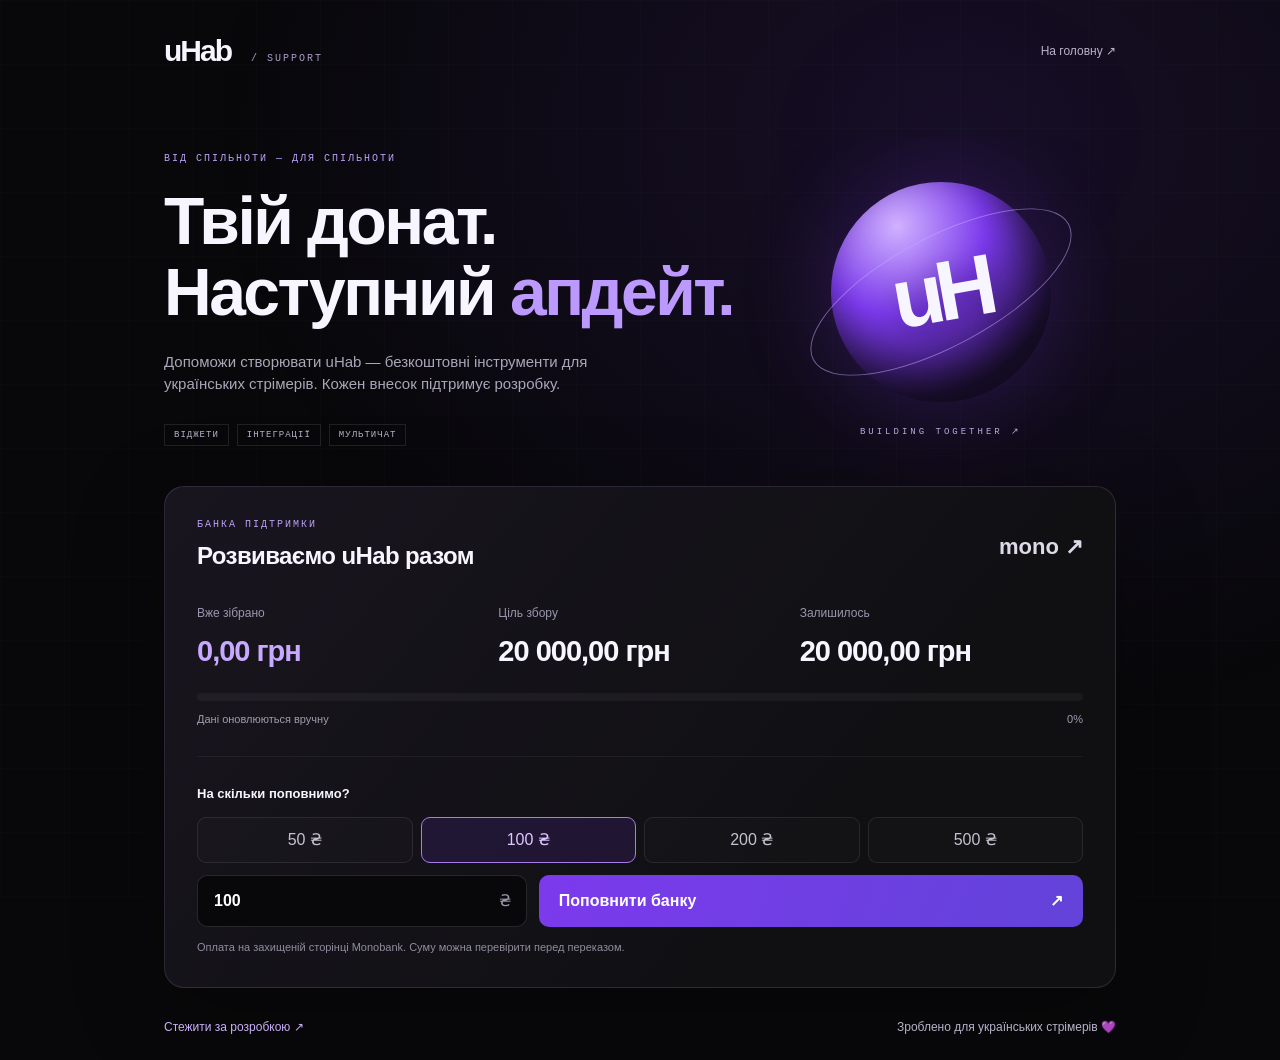
==== banka/index.html @ 683fcb91 "update" ====
<!doctype html>
<html lang="uk">
<head>
  <meta charset="utf-8">
  <meta name="viewport" content="width=device-width, initial-scale=1">
  <title>Банка підтримки — uHab</title>
  <meta name="description" content="Підтримай розробку uHab — інструментів для українських стрімерів.">
  <link rel="icon" href="/images/favicon.ico">
  <link rel="stylesheet" href="/banka/style.css">
  <script>if(new URLSearchParams(location.search).get('embed')==='1')document.documentElement.classList.add('embedded');</script>
  <script src="/banka/config.js" defer></script>
  <script src="/banka/script.js" defer></script>
</head>
<body>
  <main>
    <nav><a class="logo" href="/">uHab<span> / SUPPORT</span></a><a href="/">На головну ↗</a></nav>
    <section class="banner" aria-labelledby="heading">
      <div class="eyebrow">ВІД СПІЛЬНОТИ — ДЛЯ СПІЛЬНОТИ</div>
      <h1 id="heading">Твій донат.<br>Наступний <span>апдейт.</span></h1>
      <p>Допоможи створювати uHab — безкоштовні інструменти для українських стрімерів. Кожен внесок підтримує розробку.</p>
      <div class="art" aria-hidden="true"><div class="orb"></div><div class="orbit"></div><b>uH</b><span>BUILDING TOGETHER ↗</span></div>
      <div class="tags"><span>ВІДЖЕТИ</span><span>ІНТЕГРАЦІЇ</span><span>МУЛЬТИЧАТ</span></div>
    </section>
    <section class="widget" aria-label="Банка підтримки uHab">
      <div class="widget-head"><div><div class="eyebrow">БАНКА ПІДТРИМКИ</div><h2>Розвиваємо uHab разом</h2></div><span class="mono">mono ↗</span></div>
      <div class="stats" aria-live="polite"><div><span>Вже зібрано</span><strong id="collected">—</strong></div><div><span>Ціль збору</span><strong id="goal">—</strong></div><div><span>Залишилось</span><strong id="remaining">—</strong></div></div>
      <div class="track" id="progress" role="progressbar" aria-label="Прогрес збору" aria-valuemin="0" aria-valuemax="100"><div id="fill"></div></div>
      <div class="progress-caption"><span id="status">Завантажуємо дані банки…</span><span id="percent">—</span></div>
      <form id="donation" action="https://send.monobank.ua/jar/98Q3HB3o1D" method="get" target="_blank" rel="noopener noreferrer">
        <label for="amount">На скільки поповнимо?</label>
        <div class="presets"><button type="button" data-amount="50" aria-pressed="false">50 ₴</button><button type="button" data-amount="100" aria-pressed="true" class="selected">100 ₴</button><button type="button" data-amount="200" aria-pressed="false">200 ₴</button><button type="button" data-amount="500" aria-pressed="false">500 ₴</button></div>
        <div class="pay-row"><div class="input-wrap"><input id="amount" name="a" type="number" min="1" max="999999" step="0.01" value="100" required inputmode="decimal" aria-label="Сума поповнення у гривнях"><span>₴</span></div><button class="donate" type="submit">Поповнити банку <span>↗</span></button></div>
        <p class="note">Оплата на захищеній сторінці Monobank. Суму можна перевірити перед переказом.</p>
      </form>
    </section>
    <footer><a href="https://t.me/uhab_ua" target="_blank" rel="noopener noreferrer">Стежити за розробкою ↗</a><span>Зроблено для українських стрімерів 💜</span></footer>
  </main>
</body>
</html>
---- banka/style.css ----
*{box-sizing:border-box}body{margin:0;background:#08080a;color:#f7f5ff;font-family:Arial,sans-serif;line-height:1.5}body:before{content:'';position:fixed;inset:0;z-index:-1;background:radial-gradient(ellipse at 75% 15%,#6530b92b,transparent 55%),linear-gradient(#ffffff03 1px,transparent 1px),linear-gradient(90deg,#ffffff03 1px,transparent 1px);background-size:auto,64px 64px,64px 64px}main{max-width:1000px;margin:auto;padding:28px 24px 24px}a{color:inherit;text-decoration:none}nav{display:flex;justify-content:space-between;align-items:center;margin-bottom:64px}nav>a:last-child,footer{font-size:12px;color:#b8b2ca}.logo{font-size:30px;font-weight:800;letter-spacing:-2px}.logo span{font:10px monospace;letter-spacing:2px;color:#ad9cc9;margin-left:12px}.eyebrow{font:10px monospace;letter-spacing:2px;color:#bba1f6}.banner{position:relative;overflow:hidden;padding:16px 0 40px;min-height:335px}.banner h1{font-size:clamp(38px,6vw,66px);line-height:1.08;letter-spacing:-2.5px;margin:22px 0}.banner h1 span{color:#bc99ff}.banner p{max-width:490px;color:#aba6b8;font-size:15px}.tags{display:flex;gap:8px;margin-top:28px}.tags span{border:1px solid #ffffff19;padding:5px 9px;font:9px monospace;letter-spacing:1px;color:#b8b2ca}.art{position:absolute;right:30px;top:10px;width:290px;height:290px;display:grid;place-items:center;isolation:isolate}.orb{position:absolute;width:220px;height:220px;border-radius:50%;background:radial-gradient(circle at 30% 20%,#d0b2ff,#7c3aed 38%,#21103e 75%);box-shadow:0 0 90px #7c3aed44,inset -15px -20px 40px #08080a99}.orbit{position:absolute;width:290px;height:110px;border:1px solid #c5a7ff88;border-radius:50%;transform:rotate(-28deg)}.art b{z-index:1;font-size:85px;letter-spacing:-8px;transform:rotate(-10deg);text-shadow:0 4px 30px #0005}.art>span{position:absolute;bottom:0;font:9px monospace;letter-spacing:3px;color:#bca8de}.widget{background:linear-gradient(130deg,#19151f,#101013 70%);border:1px solid #b69be42a;border-radius:20px;padding:32px;box-shadow:0 24px 90px #0004}.widget-head{display:flex;justify-content:space-between;gap:12px;align-items:center}h2{font-size:24px;letter-spacing:-.6px;margin:8px 0 0}.mono{font-weight:800;font-size:22px;color:#ded9e9}.stats{display:grid;grid-template-columns:repeat(3,1fr);gap:18px;margin:30px 0 20px}.stats span{display:block;color:#9c96ad;font-size:12px;margin-bottom:8px}.stats strong{font-size:clamp(19px,3.2vw,29px);letter-spacing:-1px}.stats>div:first-child strong{color:#c7a9ff}.track{height:8px;border-radius:8px;background:#ffffff0b;overflow:hidden}#fill{width:0;height:100%;background:linear-gradient(90deg,#7c3aed,#c3a0ff,#22d3ee);transition:width .7s;border-radius:8px}.progress-caption{display:flex;justify-content:space-between;gap:16px;font-size:11px;color:#a39caf;margin-top:10px}form{margin-top:28px;border-top:1px solid #ffffff0d;padding-top:24px}label{font-size:13px;font-weight:600}.presets{display:flex;gap:8px;margin:12px 0}button,input{font:inherit}.presets button{flex:1;border:1px solid #ffffff16;color:#c6c1cf;background:#ffffff04;border-radius:9px;padding:10px;cursor:pointer}.presets button.selected{background:#7c3aed22;border-color:#a77be9;color:#dec9ff}.pay-row{display:grid;grid-template-columns:1fr 1.65fr;gap:12px}.input-wrap{position:relative}.input-wrap input{width:100%;height:52px;padding:12px 36px 12px 16px;border:1px solid #ffffff20;border-radius:10px;color:white;background:#08080a;font-weight:700}.input-wrap>span{position:absolute;right:16px;top:14px;color:#9d96aa}.donate{border:0;border-radius:10px;background:linear-gradient(110deg,#7c3aed,#6243d9);color:white;font-weight:700;cursor:pointer;padding:14px 20px;display:flex;align-items:center;justify-content:space-between}.donate:hover{filter:brightness(1.15)}:focus-visible{outline:2px solid #22d3ee;outline-offset:3px}.note{font-size:11px;color:#928b9e;margin:12px 0 0}footer{display:flex;justify-content:space-between;gap:20px;margin-top:30px}footer a{color:#c9b0f7}.embedded main{max-width:none;padding:0}.embedded nav,.embedded .banner,.embedded footer{display:none}.embedded body{background:transparent}.embedded .widget{box-shadow:none}.embedded body:before{display:none}@media(max-width:760px){.art{right:-95px;top:10px;opacity:.25;z-index:-1}.banner p{max-width:440px}.widget{padding:24px}.stats{gap:10px}.stats strong{font-size:21px}nav{margin-bottom:36px}}@media(max-width:440px){main{padding:20px 14px}.widget{padding:20px 16px}h2{font-size:21px}.mono{font-size:18px}.stats strong{font-size:18px}.stats span{font-size:11px}.pay-row{grid-template-columns:1fr}.donate{min-height:52px}footer{flex-direction:column;gap:8px}.progress-caption{font-size:10px}.embedded .widget{border-radius:14px}}
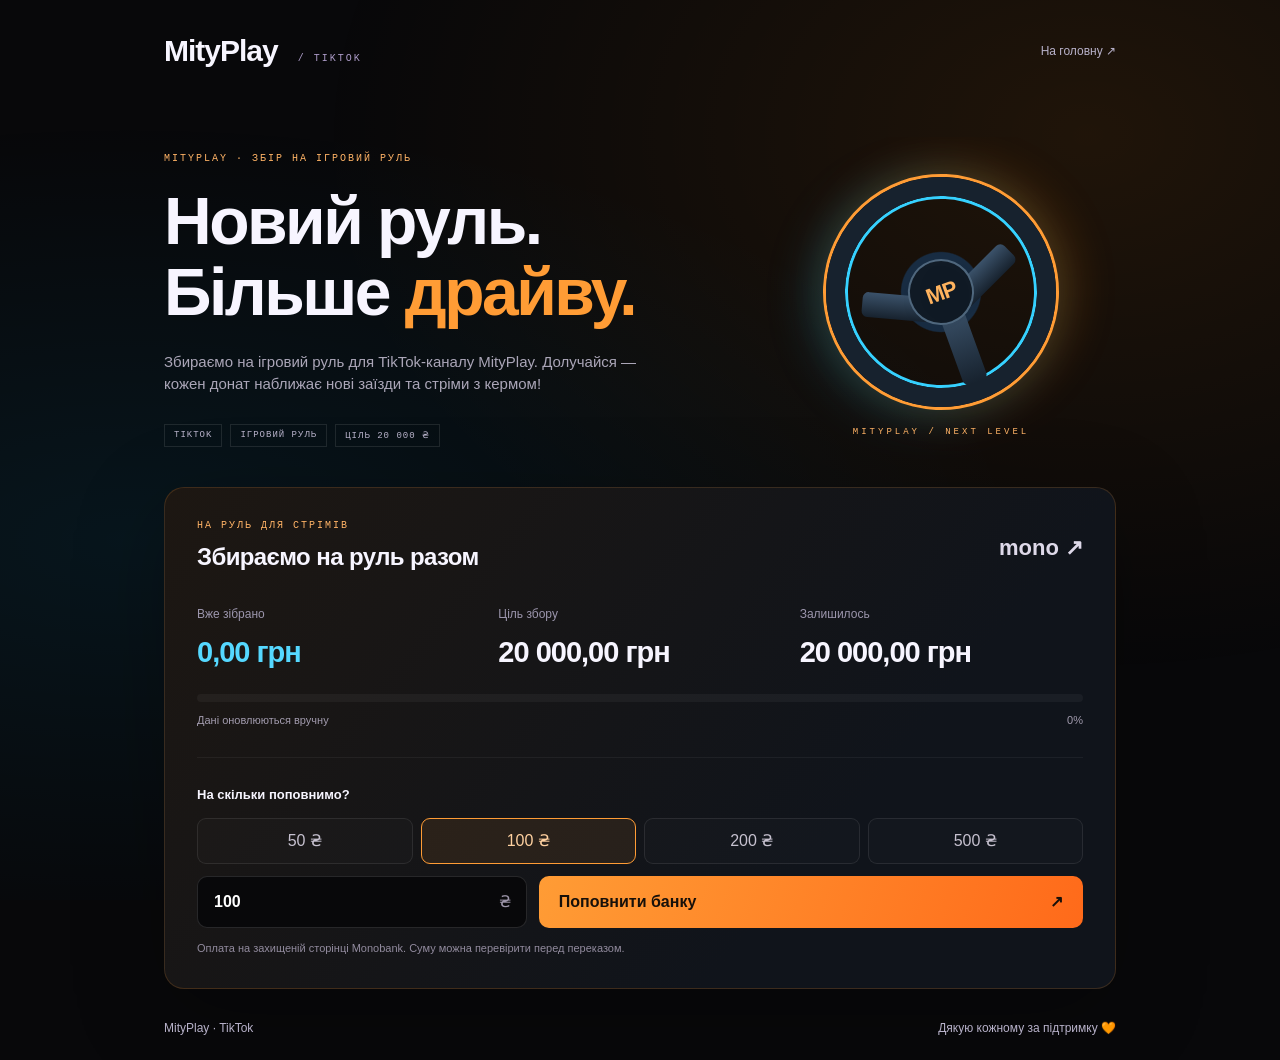
==== commit edfc9601: "Make banka a MityPlay steering wheel fundraiser" ====
--- a/banka/index.html
+++ b/banka/index.html
@@ -3,26 +3,26 @@
 <head>
   <meta charset="utf-8">
   <meta name="viewport" content="width=device-width, initial-scale=1">
-  <title>Банка підтримки — uHab</title>
-  <meta name="description" content="Підтримай розробку uHab — інструментів для українських стрімерів.">
+  <title>MityPlay — збір на руль</title>
+  <meta name="description" content="Збираємо 20 000 ₴ на ігровий руль для TikTok-каналу MityPlay. Долучайся до збору!">
   <link rel="icon" href="/images/favicon.ico">
-  <link rel="stylesheet" href="/banka/style.css">
+  <link rel="stylesheet" href="/banka/style.css?v=mityplay-1">
   <script>if(new URLSearchParams(location.search).get('embed')==='1')document.documentElement.classList.add('embedded');</script>
-  <script src="/banka/config.js" defer></script>
-  <script src="/banka/script.js" defer></script>
+  <script src="/banka/config.js?v=mityplay-1" defer></script>
+  <script src="/banka/script.js?v=mityplay-1" defer></script>
 </head>
 <body>
   <main>
-    <nav><a class="logo" href="/">uHab<span> / SUPPORT</span></a><a href="/">На головну ↗</a></nav>
+    <nav><a class="logo" href="/">MityPlay<span> / TIKTOK</span></a><a href="/">На головну ↗</a></nav>
     <section class="banner" aria-labelledby="heading">
-      <div class="eyebrow">ВІД СПІЛЬНОТИ — ДЛЯ СПІЛЬНОТИ</div>
-      <h1 id="heading">Твій донат.<br>Наступний <span>апдейт.</span></h1>
-      <p>Допоможи створювати uHab — безкоштовні інструменти для українських стрімерів. Кожен внесок підтримує розробку.</p>
-      <div class="art" aria-hidden="true"><div class="orb"></div><div class="orbit"></div><b>uH</b><span>BUILDING TOGETHER ↗</span></div>
-      <div class="tags"><span>ВІДЖЕТИ</span><span>ІНТЕГРАЦІЇ</span><span>МУЛЬТИЧАТ</span></div>
+      <div class="eyebrow">MITYPLAY · ЗБІР НА ІГРОВИЙ РУЛЬ</div>
+      <h1 id="heading">Новий руль.<br>Більше <span>драйву.</span></h1>
+      <p>Збираємо на ігровий руль для TikTok-каналу MityPlay. Долучайся — кожен донат наближає нові заїзди та стріми з кермом!</p>
+      <div class="art" aria-hidden="true"><div class="wheel"><i></i><b>MP</b></div><span>MITYPLAY / NEXT LEVEL</span></div>
+      <div class="tags"><span>TIKTOK</span><span>ІГРОВИЙ РУЛЬ</span><span>ЦІЛЬ 20 000 ₴</span></div>
     </section>
-    <section class="widget" aria-label="Банка підтримки uHab">
-      <div class="widget-head"><div><div class="eyebrow">БАНКА ПІДТРИМКИ</div><h2>Розвиваємо uHab разом</h2></div><span class="mono">mono ↗</span></div>
+    <section class="widget" aria-label="Збір на руль для MityPlay">
+      <div class="widget-head"><div><div class="eyebrow">НА РУЛЬ ДЛЯ СТРІМІВ</div><h2>Збираємо на руль разом</h2></div><span class="mono">mono ↗</span></div>
       <div class="stats" aria-live="polite"><div><span>Вже зібрано</span><strong id="collected">—</strong></div><div><span>Ціль збору</span><strong id="goal">—</strong></div><div><span>Залишилось</span><strong id="remaining">—</strong></div></div>
       <div class="track" id="progress" role="progressbar" aria-label="Прогрес збору" aria-valuemin="0" aria-valuemax="100"><div id="fill"></div></div>
       <div class="progress-caption"><span id="status">Завантажуємо дані банки…</span><span id="percent">—</span></div>
@@ -33,7 +33,7 @@
         <p class="note">Оплата на захищеній сторінці Monobank. Суму можна перевірити перед переказом.</p>
       </form>
     </section>
-    <footer><a href="https://t.me/uhab_ua" target="_blank" rel="noopener noreferrer">Стежити за розробкою ↗</a><span>Зроблено для українських стрімерів 💜</span></footer>
+    <footer><span>MityPlay · TikTok</span><span>Дякую кожному за підтримку 🧡</span></footer>
   </main>
 </body>
 </html>
--- a/banka/style.css
+++ b/banka/style.css
@@ -1 +1,3 @@
 *{box-sizing:border-box}body{margin:0;background:#08080a;color:#f7f5ff;font-family:Arial,sans-serif;line-height:1.5}body:before{content:'';position:fixed;inset:0;z-index:-1;background:radial-gradient(ellipse at 75% 15%,#6530b92b,transparent 55%),linear-gradient(#ffffff03 1px,transparent 1px),linear-gradient(90deg,#ffffff03 1px,transparent 1px);background-size:auto,64px 64px,64px 64px}main{max-width:1000px;margin:auto;padding:28px 24px 24px}a{color:inherit;text-decoration:none}nav{display:flex;justify-content:space-between;align-items:center;margin-bottom:64px}nav>a:last-child,footer{font-size:12px;color:#b8b2ca}.logo{font-size:30px;font-weight:800;letter-spacing:-2px}.logo span{font:10px monospace;letter-spacing:2px;color:#ad9cc9;margin-left:12px}.eyebrow{font:10px monospace;letter-spacing:2px;color:#bba1f6}.banner{position:relative;overflow:hidden;padding:16px 0 40px;min-height:335px}.banner h1{font-size:clamp(38px,6vw,66px);line-height:1.08;letter-spacing:-2.5px;margin:22px 0}.banner h1 span{color:#bc99ff}.banner p{max-width:490px;color:#aba6b8;font-size:15px}.tags{display:flex;gap:8px;margin-top:28px}.tags span{border:1px solid #ffffff19;padding:5px 9px;font:9px monospace;letter-spacing:1px;color:#b8b2ca}.art{position:absolute;right:30px;top:10px;width:290px;height:290px;display:grid;place-items:center;isolation:isolate}.orb{position:absolute;width:220px;height:220px;border-radius:50%;background:radial-gradient(circle at 30% 20%,#d0b2ff,#7c3aed 38%,#21103e 75%);box-shadow:0 0 90px #7c3aed44,inset -15px -20px 40px #08080a99}.orbit{position:absolute;width:290px;height:110px;border:1px solid #c5a7ff88;border-radius:50%;transform:rotate(-28deg)}.art b{z-index:1;font-size:85px;letter-spacing:-8px;transform:rotate(-10deg);text-shadow:0 4px 30px #0005}.art>span{position:absolute;bottom:0;font:9px monospace;letter-spacing:3px;color:#bca8de}.widget{background:linear-gradient(130deg,#19151f,#101013 70%);border:1px solid #b69be42a;border-radius:20px;padding:32px;box-shadow:0 24px 90px #0004}.widget-head{display:flex;justify-content:space-between;gap:12px;align-items:center}h2{font-size:24px;letter-spacing:-.6px;margin:8px 0 0}.mono{font-weight:800;font-size:22px;color:#ded9e9}.stats{display:grid;grid-template-columns:repeat(3,1fr);gap:18px;margin:30px 0 20px}.stats span{display:block;color:#9c96ad;font-size:12px;margin-bottom:8px}.stats strong{font-size:clamp(19px,3.2vw,29px);letter-spacing:-1px}.stats>div:first-child strong{color:#c7a9ff}.track{height:8px;border-radius:8px;background:#ffffff0b;overflow:hidden}#fill{width:0;height:100%;background:linear-gradient(90deg,#7c3aed,#c3a0ff,#22d3ee);transition:width .7s;border-radius:8px}.progress-caption{display:flex;justify-content:space-between;gap:16px;font-size:11px;color:#a39caf;margin-top:10px}form{margin-top:28px;border-top:1px solid #ffffff0d;padding-top:24px}label{font-size:13px;font-weight:600}.presets{display:flex;gap:8px;margin:12px 0}button,input{font:inherit}.presets button{flex:1;border:1px solid #ffffff16;color:#c6c1cf;background:#ffffff04;border-radius:9px;padding:10px;cursor:pointer}.presets button.selected{background:#7c3aed22;border-color:#a77be9;color:#dec9ff}.pay-row{display:grid;grid-template-columns:1fr 1.65fr;gap:12px}.input-wrap{position:relative}.input-wrap input{width:100%;height:52px;padding:12px 36px 12px 16px;border:1px solid #ffffff20;border-radius:10px;color:white;background:#08080a;font-weight:700}.input-wrap>span{position:absolute;right:16px;top:14px;color:#9d96aa}.donate{border:0;border-radius:10px;background:linear-gradient(110deg,#7c3aed,#6243d9);color:white;font-weight:700;cursor:pointer;padding:14px 20px;display:flex;align-items:center;justify-content:space-between}.donate:hover{filter:brightness(1.15)}:focus-visible{outline:2px solid #22d3ee;outline-offset:3px}.note{font-size:11px;color:#928b9e;margin:12px 0 0}footer{display:flex;justify-content:space-between;gap:20px;margin-top:30px}footer a{color:#c9b0f7}.embedded main{max-width:none;padding:0}.embedded nav,.embedded .banner,.embedded footer{display:none}.embedded body{background:transparent}.embedded .widget{box-shadow:none}.embedded body:before{display:none}@media(max-width:760px){.art{right:-95px;top:10px;opacity:.25;z-index:-1}.banner p{max-width:440px}.widget{padding:24px}.stats{gap:10px}.stats strong{font-size:21px}nav{margin-bottom:36px}}@media(max-width:440px){main{padding:20px 14px}.widget{padding:20px 16px}h2{font-size:21px}.mono{font-size:18px}.stats strong{font-size:18px}.stats span{font-size:11px}.pay-row{grid-template-columns:1fr}.donate{min-height:52px}footer{flex-direction:column;gap:8px}.progress-caption{font-size:10px}.embedded .widget{border-radius:14px}}
+/* MityPlay: blue and orange racing identity. */
+.logo{letter-spacing:-1px}.eyebrow{color:#ffb366}.banner h1 span{color:#ff9c35}.stats>div:first-child strong{color:#55d8ff}.widget{border-color:#ff9c352b;background:linear-gradient(130deg,#1d1712,#10141b 70%)}body:before{background:radial-gradient(ellipse at 85% 15%,#ff880019,transparent 50%),radial-gradient(ellipse at 10% 60%,#00baff14,transparent 55%)}#fill{background:linear-gradient(90deg,#00baff,#73e5ff,#ff9c35)}.presets button.selected{background:#ff9c3517;border-color:#ff9c35;color:#ffd1a0}.donate{background:linear-gradient(110deg,#ff9c35,#ff6a1a);color:#17100a}.wheel{position:relative;width:230px;height:230px;border:19px solid #17222e;border-radius:50%;box-shadow:inset 0 0 0 3px #36d1ff,0 0 0 3px #ff9c35,12px 0 48px #ff880040,-12px 0 48px #00baff40;transform:rotate(-20deg);display:grid;place-items:center;background:radial-gradient(circle,#182c42 0 29%,transparent 30%)}.wheel:before,.wheel:after,.wheel i{content:'';position:absolute;width:81px;height:25px;background:linear-gradient(#3b526a,#17222e);top:85px;left:14px;transform:rotate(25deg);border-radius:6px}.wheel:after{left:auto;right:14px;transform:rotate(-25deg)}.wheel i{top:114px;left:86px;width:25px;height:79px;transform:none}.art .wheel b{font-size:22px;letter-spacing:-1px;transform:none;color:#ffb35e;background:#111b26;border:2px solid #50687e;border-radius:50%;width:66px;height:66px;display:grid;place-items:center}.art>span{color:#ffb366}
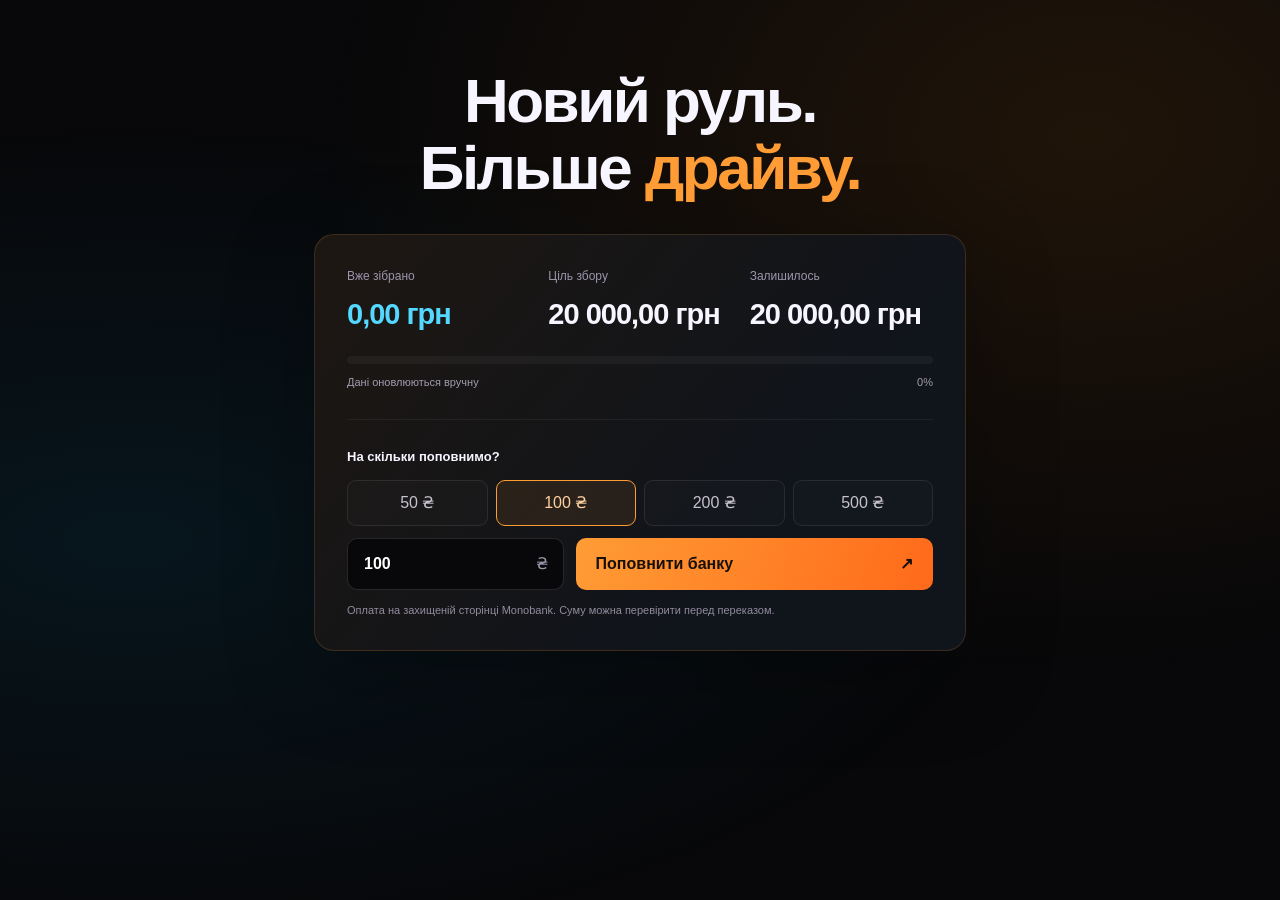
==== commit 2d6a140b: "update" ====
--- a/banka/index.html
+++ b/banka/index.html
@@ -3,26 +3,20 @@
 <head>
   <meta charset="utf-8">
   <meta name="viewport" content="width=device-width, initial-scale=1">
-  <title>MityPlay — збір на руль</title>
-  <meta name="description" content="Збираємо 20 000 ₴ на ігровий руль для TikTok-каналу MityPlay. Долучайся до збору!">
+  <title>Новий руль. Більше драйву.</title>
+  <meta name="description" content="Збір на ігровий руль. Ціль — 20 000 ₴. Долучайся!">
   <link rel="icon" href="/images/favicon.ico">
-  <link rel="stylesheet" href="/banka/style.css?v=mityplay-1">
+  <link rel="stylesheet" href="/banka/style.css?v=simple-2">
   <script>if(new URLSearchParams(location.search).get('embed')==='1')document.documentElement.classList.add('embedded');</script>
   <script src="/banka/config.js?v=mityplay-1" defer></script>
   <script src="/banka/script.js?v=mityplay-1" defer></script>
 </head>
 <body>
   <main>
-    <nav><a class="logo" href="/">MityPlay<span> / TIKTOK</span></a><a href="/">На головну ↗</a></nav>
     <section class="banner" aria-labelledby="heading">
-      <div class="eyebrow">MITYPLAY · ЗБІР НА ІГРОВИЙ РУЛЬ</div>
       <h1 id="heading">Новий руль.<br>Більше <span>драйву.</span></h1>
-      <p>Збираємо на ігровий руль для TikTok-каналу MityPlay. Долучайся — кожен донат наближає нові заїзди та стріми з кермом!</p>
-      <div class="art" aria-hidden="true"><div class="wheel"><i></i><b>MP</b></div><span>MITYPLAY / NEXT LEVEL</span></div>
-      <div class="tags"><span>TIKTOK</span><span>ІГРОВИЙ РУЛЬ</span><span>ЦІЛЬ 20 000 ₴</span></div>
     </section>
-    <section class="widget" aria-label="Збір на руль для MityPlay">
-      <div class="widget-head"><div><div class="eyebrow">НА РУЛЬ ДЛЯ СТРІМІВ</div><h2>Збираємо на руль разом</h2></div><span class="mono">mono ↗</span></div>
+    <section class="widget" aria-label="Збір на руль">
       <div class="stats" aria-live="polite"><div><span>Вже зібрано</span><strong id="collected">—</strong></div><div><span>Ціль збору</span><strong id="goal">—</strong></div><div><span>Залишилось</span><strong id="remaining">—</strong></div></div>
       <div class="track" id="progress" role="progressbar" aria-label="Прогрес збору" aria-valuemin="0" aria-valuemax="100"><div id="fill"></div></div>
       <div class="progress-caption"><span id="status">Завантажуємо дані банки…</span><span id="percent">—</span></div>
@@ -33,7 +27,6 @@
         <p class="note">Оплата на захищеній сторінці Monobank. Суму можна перевірити перед переказом.</p>
       </form>
     </section>
-    <footer><span>MityPlay · TikTok</span><span>Дякую кожному за підтримку 🧡</span></footer>
   </main>
 </body>
 </html>
--- a/banka/style.css
+++ b/banka/style.css
@@ -1,3 +1,6 @@
 *{box-sizing:border-box}body{margin:0;background:#08080a;color:#f7f5ff;font-family:Arial,sans-serif;line-height:1.5}body:before{content:'';position:fixed;inset:0;z-index:-1;background:radial-gradient(ellipse at 75% 15%,#6530b92b,transparent 55%),linear-gradient(#ffffff03 1px,transparent 1px),linear-gradient(90deg,#ffffff03 1px,transparent 1px);background-size:auto,64px 64px,64px 64px}main{max-width:1000px;margin:auto;padding:28px 24px 24px}a{color:inherit;text-decoration:none}nav{display:flex;justify-content:space-between;align-items:center;margin-bottom:64px}nav>a:last-child,footer{font-size:12px;color:#b8b2ca}.logo{font-size:30px;font-weight:800;letter-spacing:-2px}.logo span{font:10px monospace;letter-spacing:2px;color:#ad9cc9;margin-left:12px}.eyebrow{font:10px monospace;letter-spacing:2px;color:#bba1f6}.banner{position:relative;overflow:hidden;padding:16px 0 40px;min-height:335px}.banner h1{font-size:clamp(38px,6vw,66px);line-height:1.08;letter-spacing:-2.5px;margin:22px 0}.banner h1 span{color:#bc99ff}.banner p{max-width:490px;color:#aba6b8;font-size:15px}.tags{display:flex;gap:8px;margin-top:28px}.tags span{border:1px solid #ffffff19;padding:5px 9px;font:9px monospace;letter-spacing:1px;color:#b8b2ca}.art{position:absolute;right:30px;top:10px;width:290px;height:290px;display:grid;place-items:center;isolation:isolate}.orb{position:absolute;width:220px;height:220px;border-radius:50%;background:radial-gradient(circle at 30% 20%,#d0b2ff,#7c3aed 38%,#21103e 75%);box-shadow:0 0 90px #7c3aed44,inset -15px -20px 40px #08080a99}.orbit{position:absolute;width:290px;height:110px;border:1px solid #c5a7ff88;border-radius:50%;transform:rotate(-28deg)}.art b{z-index:1;font-size:85px;letter-spacing:-8px;transform:rotate(-10deg);text-shadow:0 4px 30px #0005}.art>span{position:absolute;bottom:0;font:9px monospace;letter-spacing:3px;color:#bca8de}.widget{background:linear-gradient(130deg,#19151f,#101013 70%);border:1px solid #b69be42a;border-radius:20px;padding:32px;box-shadow:0 24px 90px #0004}.widget-head{display:flex;justify-content:space-between;gap:12px;align-items:center}h2{font-size:24px;letter-spacing:-.6px;margin:8px 0 0}.mono{font-weight:800;font-size:22px;color:#ded9e9}.stats{display:grid;grid-template-columns:repeat(3,1fr);gap:18px;margin:30px 0 20px}.stats span{display:block;color:#9c96ad;font-size:12px;margin-bottom:8px}.stats strong{font-size:clamp(19px,3.2vw,29px);letter-spacing:-1px}.stats>div:first-child strong{color:#c7a9ff}.track{height:8px;border-radius:8px;background:#ffffff0b;overflow:hidden}#fill{width:0;height:100%;background:linear-gradient(90deg,#7c3aed,#c3a0ff,#22d3ee);transition:width .7s;border-radius:8px}.progress-caption{display:flex;justify-content:space-between;gap:16px;font-size:11px;color:#a39caf;margin-top:10px}form{margin-top:28px;border-top:1px solid #ffffff0d;padding-top:24px}label{font-size:13px;font-weight:600}.presets{display:flex;gap:8px;margin:12px 0}button,input{font:inherit}.presets button{flex:1;border:1px solid #ffffff16;color:#c6c1cf;background:#ffffff04;border-radius:9px;padding:10px;cursor:pointer}.presets button.selected{background:#7c3aed22;border-color:#a77be9;color:#dec9ff}.pay-row{display:grid;grid-template-columns:1fr 1.65fr;gap:12px}.input-wrap{position:relative}.input-wrap input{width:100%;height:52px;padding:12px 36px 12px 16px;border:1px solid #ffffff20;border-radius:10px;color:white;background:#08080a;font-weight:700}.input-wrap>span{position:absolute;right:16px;top:14px;color:#9d96aa}.donate{border:0;border-radius:10px;background:linear-gradient(110deg,#7c3aed,#6243d9);color:white;font-weight:700;cursor:pointer;padding:14px 20px;display:flex;align-items:center;justify-content:space-between}.donate:hover{filter:brightness(1.15)}:focus-visible{outline:2px solid #22d3ee;outline-offset:3px}.note{font-size:11px;color:#928b9e;margin:12px 0 0}footer{display:flex;justify-content:space-between;gap:20px;margin-top:30px}footer a{color:#c9b0f7}.embedded main{max-width:none;padding:0}.embedded nav,.embedded .banner,.embedded footer{display:none}.embedded body{background:transparent}.embedded .widget{box-shadow:none}.embedded body:before{display:none}@media(max-width:760px){.art{right:-95px;top:10px;opacity:.25;z-index:-1}.banner p{max-width:440px}.widget{padding:24px}.stats{gap:10px}.stats strong{font-size:21px}nav{margin-bottom:36px}}@media(max-width:440px){main{padding:20px 14px}.widget{padding:20px 16px}h2{font-size:21px}.mono{font-size:18px}.stats strong{font-size:18px}.stats span{font-size:11px}.pay-row{grid-template-columns:1fr}.donate{min-height:52px}footer{flex-direction:column;gap:8px}.progress-caption{font-size:10px}.embedded .widget{border-radius:14px}}
 /* MityPlay: blue and orange racing identity. */
 .logo{letter-spacing:-1px}.eyebrow{color:#ffb366}.banner h1 span{color:#ff9c35}.stats>div:first-child strong{color:#55d8ff}.widget{border-color:#ff9c352b;background:linear-gradient(130deg,#1d1712,#10141b 70%)}body:before{background:radial-gradient(ellipse at 85% 15%,#ff880019,transparent 50%),radial-gradient(ellipse at 10% 60%,#00baff14,transparent 55%)}#fill{background:linear-gradient(90deg,#00baff,#73e5ff,#ff9c35)}.presets button.selected{background:#ff9c3517;border-color:#ff9c35;color:#ffd1a0}.donate{background:linear-gradient(110deg,#ff9c35,#ff6a1a);color:#17100a}.wheel{position:relative;width:230px;height:230px;border:19px solid #17222e;border-radius:50%;box-shadow:inset 0 0 0 3px #36d1ff,0 0 0 3px #ff9c35,12px 0 48px #ff880040,-12px 0 48px #00baff40;transform:rotate(-20deg);display:grid;place-items:center;background:radial-gradient(circle,#182c42 0 29%,transparent 30%)}.wheel:before,.wheel:after,.wheel i{content:'';position:absolute;width:81px;height:25px;background:linear-gradient(#3b526a,#17222e);top:85px;left:14px;transform:rotate(25deg);border-radius:6px}.wheel:after{left:auto;right:14px;transform:rotate(-25deg)}.wheel i{top:114px;left:86px;width:25px;height:79px;transform:none}.art .wheel b{font-size:22px;letter-spacing:-1px;transform:none;color:#ffb35e;background:#111b26;border:2px solid #50687e;border-radius:50%;width:66px;height:66px;display:grid;place-items:center}.art>span{color:#ffb366}
+
+/* Compact fundraiser: heading and form. */
+main{max-width:700px;padding-top:48px}.banner{min-height:0;padding:0;text-align:center;overflow:visible}.banner h1{font-size:clamp(38px,7vw,62px);margin:20px 0 32px}.stats{margin-top:0}.embedded main{padding:0}.campaign-logo{display:block;width:132px;height:132px;object-fit:cover;border-radius:50%;margin:0 auto 24px;box-shadow:0 0 32px #00baff20,0 0 32px #ff9c3520}@media(max-width:440px){main{padding-top:24px}.banner h1{margin:16px 0 24px}}
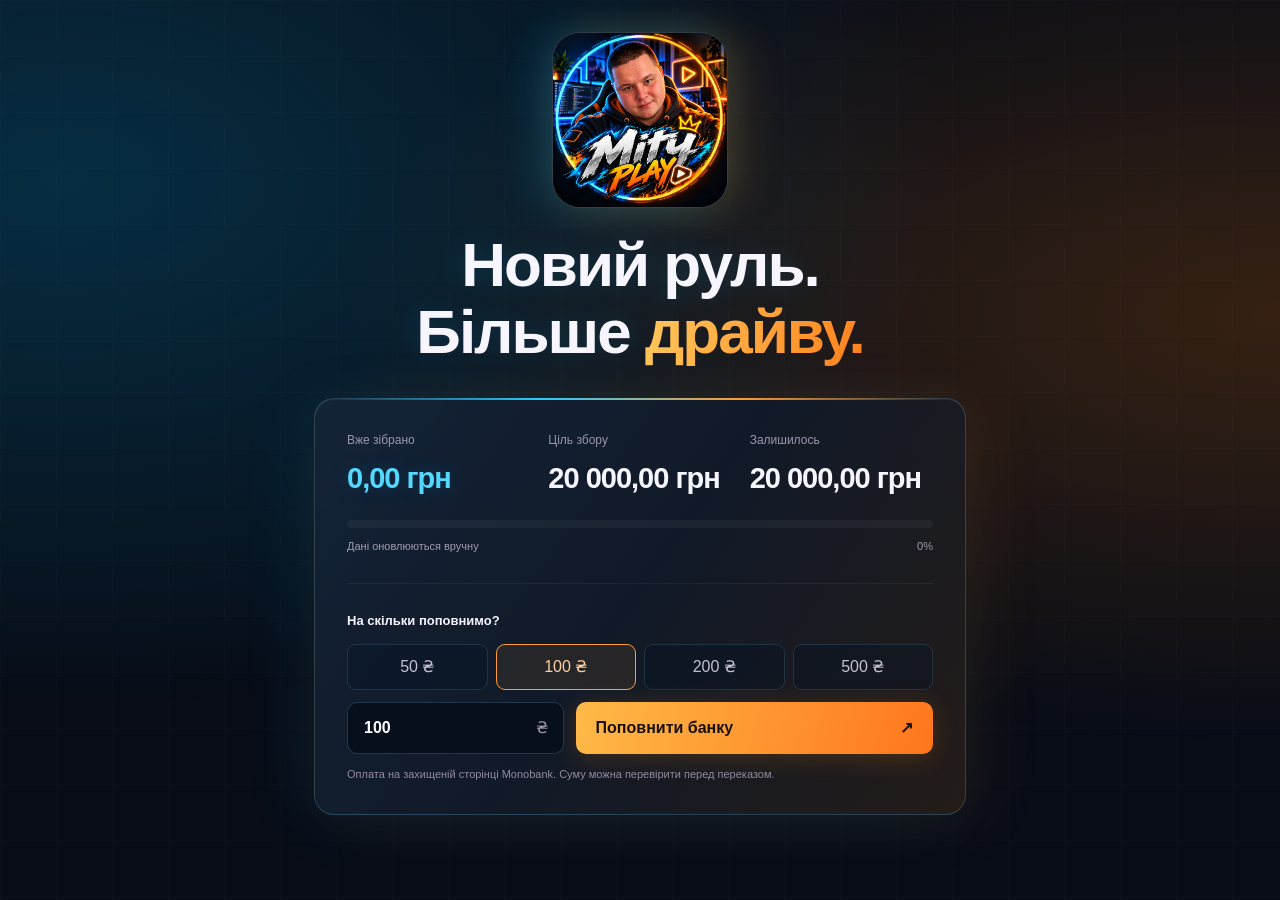
==== commit 66c7c229: "Add original logo and brighten fundraiser design" ====
--- a/banka/index.html
+++ b/banka/index.html
@@ -6,7 +6,7 @@
   <title>Новий руль. Більше драйву.</title>
   <meta name="description" content="Збір на ігровий руль. Ціль — 20 000 ₴. Долучайся!">
   <link rel="icon" href="/images/favicon.ico">
-  <link rel="stylesheet" href="/banka/style.css?v=simple-2">
+  <link rel="stylesheet" href="/banka/style.css?v=logo-3">
   <script>if(new URLSearchParams(location.search).get('embed')==='1')document.documentElement.classList.add('embedded');</script>
   <script src="/banka/config.js?v=mityplay-1" defer></script>
   <script src="/banka/script.js?v=mityplay-1" defer></script>
@@ -14,6 +14,7 @@
 <body>
   <main>
     <section class="banner" aria-labelledby="heading">
+      <img class="campaign-logo" src="/images/logo.png" width="176" height="176" alt="Логотип каналу" fetchpriority="high">
       <h1 id="heading">Новий руль.<br>Більше <span>драйву.</span></h1>
     </section>
     <section class="widget" aria-label="Збір на руль">
--- a/banka/style.css
+++ b/banka/style.css
@@ -4,3 +4,20 @@
 
 /* Compact fundraiser: heading and form. */
 main{max-width:700px;padding-top:48px}.banner{min-height:0;padding:0;text-align:center;overflow:visible}.banner h1{font-size:clamp(38px,7vw,62px);margin:20px 0 32px}.stats{margin-top:0}.embedded main{padding:0}.campaign-logo{display:block;width:132px;height:132px;object-fit:cover;border-radius:50%;margin:0 auto 24px;box-shadow:0 0 32px #00baff20,0 0 32px #ff9c3520}@media(max-width:440px){main{padding-top:24px}.banner h1{margin:16px 0 24px}}
+
+/* Original channel logo and brighter neon atmosphere. */
+body{background:#080d17}
+body:before{z-index:0;pointer-events:none;background:radial-gradient(ellipse at 5% 20%,#00baff30,transparent 52%),radial-gradient(ellipse at 100% 35%,#ff790030,transparent 52%),linear-gradient(#ffffff03 1px,transparent 1px),linear-gradient(90deg,#ffffff03 1px,transparent 1px);background-size:auto,auto,56px 56px,56px 56px}
+main{position:relative;z-index:1;padding-top:32px}
+.campaign-logo{width:176px;height:176px;object-fit:contain;border-radius:28px;margin:0 auto 24px;box-shadow:-12px 0 45px #00baff35,12px 0 45px #ff880035;border:1px solid #ffffff28}
+.banner h1{font-weight:800;text-shadow:-3px 0 28px #00baff28;letter-spacing:-2px}
+.banner h1 span{background:linear-gradient(100deg,#ffc85d,#ff811c);background-clip:text;-webkit-background-clip:text;color:transparent;text-shadow:none}
+.widget{position:relative;background:linear-gradient(125deg,#142438f5,#111a29fa 48%,#251d19f5);border:1px solid #8edcff33;box-shadow:-16px 5px 65px #00baff12,16px 5px 65px #ff880016,inset 0 1px 0 #ffffff10}
+.widget:before{content:'';position:absolute;top:-1px;left:24px;right:24px;height:2px;background:linear-gradient(90deg,transparent,#27caff,#ff9c35,transparent);border-radius:4px}
+.donate{box-shadow:0 4px 26px #ff880030;background:linear-gradient(105deg,#ffba48,#ff761c)}
+.presets button{background:#07132466;border-color:#8edcff24}
+.presets button:hover{border-color:#55d8ff}
+.input-wrap input{background:#070f1d;border-color:#8edcff33}
+.stats>div:first-child strong{text-shadow:0 0 22px #00baff33}
+.embedded .widget{box-shadow:none}
+@media(max-width:440px){main{padding-top:24px}.campaign-logo{width:140px;height:140px;border-radius:22px;margin-bottom:20px}.banner h1{font-size:40px;letter-spacing:-1.5px}}
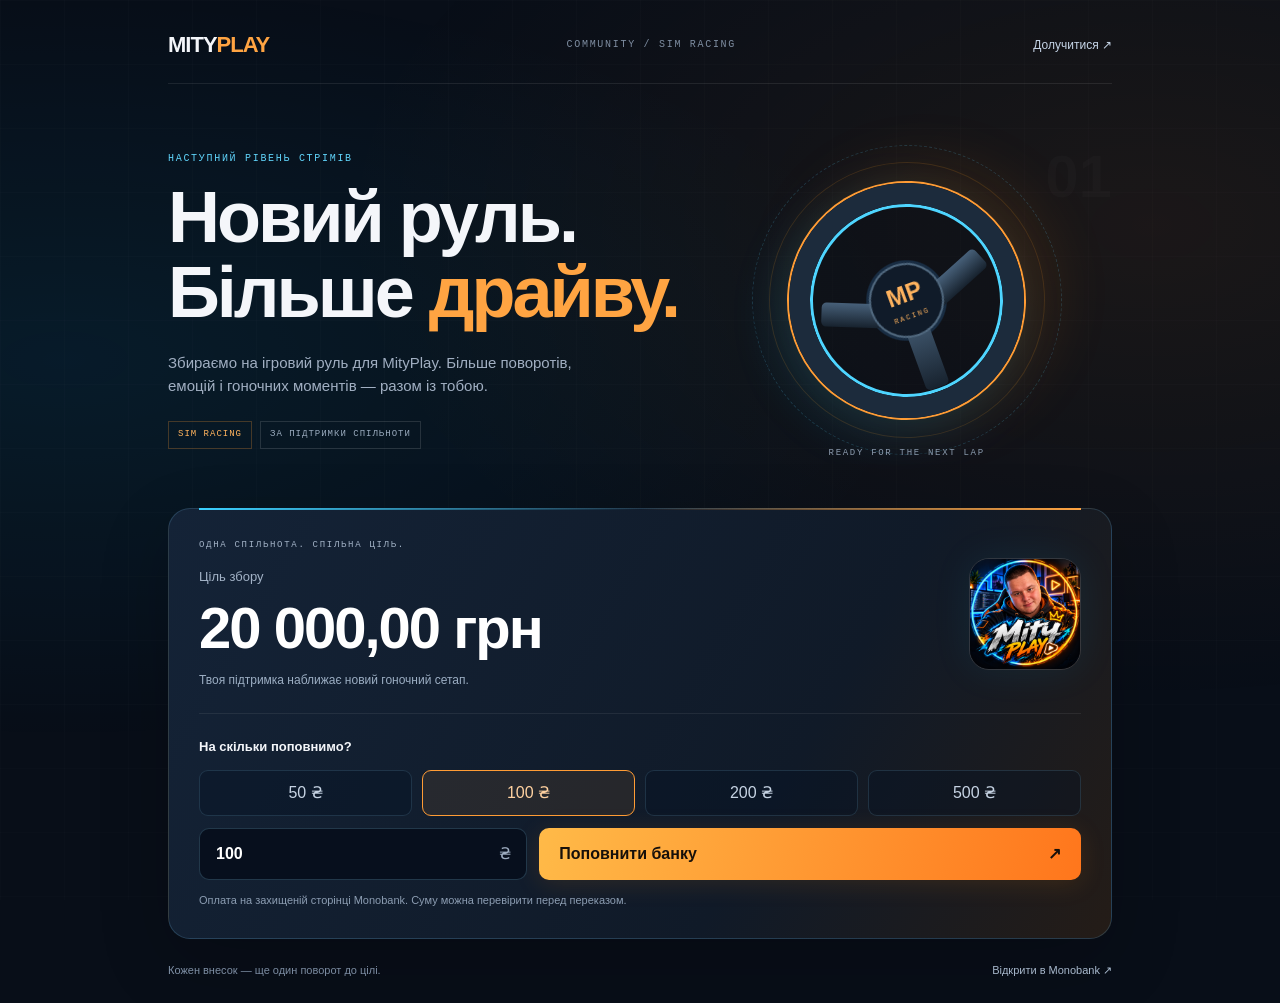
==== commit c5dbef54: "update" ====
--- a/banka/index.html
+++ b/banka/index.html
@@ -1,33 +1,26 @@
 <!doctype html>
 <html lang="uk">
 <head>
-  <meta charset="utf-8">
-  <meta name="viewport" content="width=device-width, initial-scale=1">
-  <title>Новий руль. Більше драйву.</title>
-  <meta name="description" content="Збір на ігровий руль. Ціль — 20 000 ₴. Долучайся!">
-  <link rel="icon" href="/images/favicon.ico">
-  <link rel="stylesheet" href="/banka/style.css?v=logo-3">
-  <script>if(new URLSearchParams(location.search).get('embed')==='1')document.documentElement.classList.add('embedded');</script>
-  <script src="/banka/config.js?v=mityplay-1" defer></script>
-  <script src="/banka/script.js?v=mityplay-1" defer></script>
+<meta charset="utf-8"><meta name="viewport" content="width=device-width, initial-scale=1">
+<title>Новий руль. Більше драйву — MityPlay</title>
+<meta name="description" content="Збір на ігровий руль для MityPlay. Ціль — 20 000 ₴. Долучайся!">
+<link rel="icon" href="/images/favicon.ico"><link rel="stylesheet" href="/banka/style.css?v=racing-4">
+<script>if(new URLSearchParams(location.search).get('embed')==='1')document.documentElement.classList.add('embedded');</script>
+<script src="/banka/config.js?v=goal-4" defer></script><script src="/banka/script.js?v=goal-4" defer></script>
 </head>
-<body>
-  <main>
-    <section class="banner" aria-labelledby="heading">
-      <img class="campaign-logo" src="/images/logo.png" width="176" height="176" alt="Логотип каналу" fetchpriority="high">
-      <h1 id="heading">Новий руль.<br>Більше <span>драйву.</span></h1>
-    </section>
-    <section class="widget" aria-label="Збір на руль">
-      <div class="stats" aria-live="polite"><div><span>Вже зібрано</span><strong id="collected">—</strong></div><div><span>Ціль збору</span><strong id="goal">—</strong></div><div><span>Залишилось</span><strong id="remaining">—</strong></div></div>
-      <div class="track" id="progress" role="progressbar" aria-label="Прогрес збору" aria-valuemin="0" aria-valuemax="100"><div id="fill"></div></div>
-      <div class="progress-caption"><span id="status">Завантажуємо дані банки…</span><span id="percent">—</span></div>
-      <form id="donation" action="https://send.monobank.ua/jar/98Q3HB3o1D" method="get" target="_blank" rel="noopener noreferrer">
-        <label for="amount">На скільки поповнимо?</label>
-        <div class="presets"><button type="button" data-amount="50" aria-pressed="false">50 ₴</button><button type="button" data-amount="100" aria-pressed="true" class="selected">100 ₴</button><button type="button" data-amount="200" aria-pressed="false">200 ₴</button><button type="button" data-amount="500" aria-pressed="false">500 ₴</button></div>
-        <div class="pay-row"><div class="input-wrap"><input id="amount" name="a" type="number" min="1" max="999999" step="0.01" value="100" required inputmode="decimal" aria-label="Сума поповнення у гривнях"><span>₴</span></div><button class="donate" type="submit">Поповнити банку <span>↗</span></button></div>
-        <p class="note">Оплата на захищеній сторінці Monobank. Суму можна перевірити перед переказом.</p>
-      </form>
-    </section>
-  </main>
-</body>
-</html>
+<body><main>
+<header class="topbar"><a href="/" class="brand">MITY<span>PLAY</span></a><span class="edition">COMMUNITY / SIM RACING</span><a href="#donation" class="top-link">Долучитися ↗</a></header>
+<section class="banner" aria-labelledby="heading">
+<div class="hero-copy"><p class="eyebrow">НАСТУПНИЙ РІВЕНЬ СТРІМІВ</p><h1 id="heading">Новий руль.<br>Більше <span>драйву.</span></h1><p class="intro">Збираємо на ігровий руль для MityPlay. Більше поворотів, емоцій і гоночних моментів — разом із тобою.</p><div class="tags"><span>SIM RACING</span><span>ЗА ПІДТРИМКИ СПІЛЬНОТИ</span></div></div>
+<div class="racing-art" aria-hidden="true"><div class="orbit-ring"></div><div class="wheel"><i></i><b>MP<small>RACING</small></b></div><span class="art-label">READY FOR THE NEXT LAP</span><span class="art-number">01</span></div>
+</section>
+<section class="widget" aria-label="Збір на руль">
+<div class="goal-panel"><div><p class="eyebrow">ОДНА СПІЛЬНОТА. СПІЛЬНА ЦІЛЬ.</p><span class="goal-label">Ціль збору</span><strong id="goal">20 000 ₴</strong><p class="goal-description">Твоя підтримка наближає новий гоночний сетап.</p></div><img class="campaign-logo" src="/images/logo.png" width="112" height="112" alt="Логотип каналу MityPlay"></div>
+<form id="donation" action="https://send.monobank.ua/jar/98Q3HB3o1D" method="get" target="_blank" rel="noopener noreferrer">
+<label for="amount">На скільки поповнимо?</label>
+<div class="presets"><button type="button" data-amount="50" aria-pressed="false">50 ₴</button><button type="button" data-amount="100" aria-pressed="true" class="selected">100 ₴</button><button type="button" data-amount="200" aria-pressed="false">200 ₴</button><button type="button" data-amount="500" aria-pressed="false">500 ₴</button></div>
+<div class="pay-row"><div class="input-wrap"><input id="amount" name="a" type="number" min="1" max="999999" step="0.01" value="100" required inputmode="decimal" aria-label="Сума поповнення у гривнях"><span>₴</span></div><button class="donate" type="submit">Поповнити банку <span>↗</span></button></div>
+<p class="note">Оплата на захищеній сторінці Monobank. Суму можна перевірити перед переказом.</p>
+</form></section>
+<footer><span>Кожен внесок — ще один поворот до цілі.</span><a href="https://send.monobank.ua/jar/98Q3HB3o1D" target="_blank" rel="noopener noreferrer">Відкрити в Monobank ↗</a></footer>
+</main></body></html>
--- a/banka/style.css
+++ b/banka/style.css
@@ -1,23 +1 @@
-*{box-sizing:border-box}body{margin:0;background:#08080a;color:#f7f5ff;font-family:Arial,sans-serif;line-height:1.5}body:before{content:'';position:fixed;inset:0;z-index:-1;background:radial-gradient(ellipse at 75% 15%,#6530b92b,transparent 55%),linear-gradient(#ffffff03 1px,transparent 1px),linear-gradient(90deg,#ffffff03 1px,transparent 1px);background-size:auto,64px 64px,64px 64px}main{max-width:1000px;margin:auto;padding:28px 24px 24px}a{color:inherit;text-decoration:none}nav{display:flex;justify-content:space-between;align-items:center;margin-bottom:64px}nav>a:last-child,footer{font-size:12px;color:#b8b2ca}.logo{font-size:30px;font-weight:800;letter-spacing:-2px}.logo span{font:10px monospace;letter-spacing:2px;color:#ad9cc9;margin-left:12px}.eyebrow{font:10px monospace;letter-spacing:2px;color:#bba1f6}.banner{position:relative;overflow:hidden;padding:16px 0 40px;min-height:335px}.banner h1{font-size:clamp(38px,6vw,66px);line-height:1.08;letter-spacing:-2.5px;margin:22px 0}.banner h1 span{color:#bc99ff}.banner p{max-width:490px;color:#aba6b8;font-size:15px}.tags{display:flex;gap:8px;margin-top:28px}.tags span{border:1px solid #ffffff19;padding:5px 9px;font:9px monospace;letter-spacing:1px;color:#b8b2ca}.art{position:absolute;right:30px;top:10px;width:290px;height:290px;display:grid;place-items:center;isolation:isolate}.orb{position:absolute;width:220px;height:220px;border-radius:50%;background:radial-gradient(circle at 30% 20%,#d0b2ff,#7c3aed 38%,#21103e 75%);box-shadow:0 0 90px #7c3aed44,inset -15px -20px 40px #08080a99}.orbit{position:absolute;width:290px;height:110px;border:1px solid #c5a7ff88;border-radius:50%;transform:rotate(-28deg)}.art b{z-index:1;font-size:85px;letter-spacing:-8px;transform:rotate(-10deg);text-shadow:0 4px 30px #0005}.art>span{position:absolute;bottom:0;font:9px monospace;letter-spacing:3px;color:#bca8de}.widget{background:linear-gradient(130deg,#19151f,#101013 70%);border:1px solid #b69be42a;border-radius:20px;padding:32px;box-shadow:0 24px 90px #0004}.widget-head{display:flex;justify-content:space-between;gap:12px;align-items:center}h2{font-size:24px;letter-spacing:-.6px;margin:8px 0 0}.mono{font-weight:800;font-size:22px;color:#ded9e9}.stats{display:grid;grid-template-columns:repeat(3,1fr);gap:18px;margin:30px 0 20px}.stats span{display:block;color:#9c96ad;font-size:12px;margin-bottom:8px}.stats strong{font-size:clamp(19px,3.2vw,29px);letter-spacing:-1px}.stats>div:first-child strong{color:#c7a9ff}.track{height:8px;border-radius:8px;background:#ffffff0b;overflow:hidden}#fill{width:0;height:100%;background:linear-gradient(90deg,#7c3aed,#c3a0ff,#22d3ee);transition:width .7s;border-radius:8px}.progress-caption{display:flex;justify-content:space-between;gap:16px;font-size:11px;color:#a39caf;margin-top:10px}form{margin-top:28px;border-top:1px solid #ffffff0d;padding-top:24px}label{font-size:13px;font-weight:600}.presets{display:flex;gap:8px;margin:12px 0}button,input{font:inherit}.presets button{flex:1;border:1px solid #ffffff16;color:#c6c1cf;background:#ffffff04;border-radius:9px;padding:10px;cursor:pointer}.presets button.selected{background:#7c3aed22;border-color:#a77be9;color:#dec9ff}.pay-row{display:grid;grid-template-columns:1fr 1.65fr;gap:12px}.input-wrap{position:relative}.input-wrap input{width:100%;height:52px;padding:12px 36px 12px 16px;border:1px solid #ffffff20;border-radius:10px;color:white;background:#08080a;font-weight:700}.input-wrap>span{position:absolute;right:16px;top:14px;color:#9d96aa}.donate{border:0;border-radius:10px;background:linear-gradient(110deg,#7c3aed,#6243d9);color:white;font-weight:700;cursor:pointer;padding:14px 20px;display:flex;align-items:center;justify-content:space-between}.donate:hover{filter:brightness(1.15)}:focus-visible{outline:2px solid #22d3ee;outline-offset:3px}.note{font-size:11px;color:#928b9e;margin:12px 0 0}footer{display:flex;justify-content:space-between;gap:20px;margin-top:30px}footer a{color:#c9b0f7}.embedded main{max-width:none;padding:0}.embedded nav,.embedded .banner,.embedded footer{display:none}.embedded body{background:transparent}.embedded .widget{box-shadow:none}.embedded body:before{display:none}@media(max-width:760px){.art{right:-95px;top:10px;opacity:.25;z-index:-1}.banner p{max-width:440px}.widget{padding:24px}.stats{gap:10px}.stats strong{font-size:21px}nav{margin-bottom:36px}}@media(max-width:440px){main{padding:20px 14px}.widget{padding:20px 16px}h2{font-size:21px}.mono{font-size:18px}.stats strong{font-size:18px}.stats span{font-size:11px}.pay-row{grid-template-columns:1fr}.donate{min-height:52px}footer{flex-direction:column;gap:8px}.progress-caption{font-size:10px}.embedded .widget{border-radius:14px}}
-/* MityPlay: blue and orange racing identity. */
-.logo{letter-spacing:-1px}.eyebrow{color:#ffb366}.banner h1 span{color:#ff9c35}.stats>div:first-child strong{color:#55d8ff}.widget{border-color:#ff9c352b;background:linear-gradient(130deg,#1d1712,#10141b 70%)}body:before{background:radial-gradient(ellipse at 85% 15%,#ff880019,transparent 50%),radial-gradient(ellipse at 10% 60%,#00baff14,transparent 55%)}#fill{background:linear-gradient(90deg,#00baff,#73e5ff,#ff9c35)}.presets button.selected{background:#ff9c3517;border-color:#ff9c35;color:#ffd1a0}.donate{background:linear-gradient(110deg,#ff9c35,#ff6a1a);color:#17100a}.wheel{position:relative;width:230px;height:230px;border:19px solid #17222e;border-radius:50%;box-shadow:inset 0 0 0 3px #36d1ff,0 0 0 3px #ff9c35,12px 0 48px #ff880040,-12px 0 48px #00baff40;transform:rotate(-20deg);display:grid;place-items:center;background:radial-gradient(circle,#182c42 0 29%,transparent 30%)}.wheel:before,.wheel:after,.wheel i{content:'';position:absolute;width:81px;height:25px;background:linear-gradient(#3b526a,#17222e);top:85px;left:14px;transform:rotate(25deg);border-radius:6px}.wheel:after{left:auto;right:14px;transform:rotate(-25deg)}.wheel i{top:114px;left:86px;width:25px;height:79px;transform:none}.art .wheel b{font-size:22px;letter-spacing:-1px;transform:none;color:#ffb35e;background:#111b26;border:2px solid #50687e;border-radius:50%;width:66px;height:66px;display:grid;place-items:center}.art>span{color:#ffb366}
-
-/* Compact fundraiser: heading and form. */
-main{max-width:700px;padding-top:48px}.banner{min-height:0;padding:0;text-align:center;overflow:visible}.banner h1{font-size:clamp(38px,7vw,62px);margin:20px 0 32px}.stats{margin-top:0}.embedded main{padding:0}.campaign-logo{display:block;width:132px;height:132px;object-fit:cover;border-radius:50%;margin:0 auto 24px;box-shadow:0 0 32px #00baff20,0 0 32px #ff9c3520}@media(max-width:440px){main{padding-top:24px}.banner h1{margin:16px 0 24px}}
-
-/* Original channel logo and brighter neon atmosphere. */
-body{background:#080d17}
-body:before{z-index:0;pointer-events:none;background:radial-gradient(ellipse at 5% 20%,#00baff30,transparent 52%),radial-gradient(ellipse at 100% 35%,#ff790030,transparent 52%),linear-gradient(#ffffff03 1px,transparent 1px),linear-gradient(90deg,#ffffff03 1px,transparent 1px);background-size:auto,auto,56px 56px,56px 56px}
-main{position:relative;z-index:1;padding-top:32px}
-.campaign-logo{width:176px;height:176px;object-fit:contain;border-radius:28px;margin:0 auto 24px;box-shadow:-12px 0 45px #00baff35,12px 0 45px #ff880035;border:1px solid #ffffff28}
-.banner h1{font-weight:800;text-shadow:-3px 0 28px #00baff28;letter-spacing:-2px}
-.banner h1 span{background:linear-gradient(100deg,#ffc85d,#ff811c);background-clip:text;-webkit-background-clip:text;color:transparent;text-shadow:none}
-.widget{position:relative;background:linear-gradient(125deg,#142438f5,#111a29fa 48%,#251d19f5);border:1px solid #8edcff33;box-shadow:-16px 5px 65px #00baff12,16px 5px 65px #ff880016,inset 0 1px 0 #ffffff10}
-.widget:before{content:'';position:absolute;top:-1px;left:24px;right:24px;height:2px;background:linear-gradient(90deg,transparent,#27caff,#ff9c35,transparent);border-radius:4px}
-.donate{box-shadow:0 4px 26px #ff880030;background:linear-gradient(105deg,#ffba48,#ff761c)}
-.presets button{background:#07132466;border-color:#8edcff24}
-.presets button:hover{border-color:#55d8ff}
-.input-wrap input{background:#070f1d;border-color:#8edcff33}
-.stats>div:first-child strong{text-shadow:0 0 22px #00baff33}
-.embedded .widget{box-shadow:none}
-@media(max-width:440px){main{padding-top:24px}.campaign-logo{width:140px;height:140px;border-radius:22px;margin-bottom:20px}.banner h1{font-size:40px;letter-spacing:-1.5px}}
+*{box-sizing:border-box}html{scroll-behavior:smooth}body{margin:0;background:#080e18;color:#f4f6fa;font-family:Arial,sans-serif;line-height:1.5}body:before{content:'';position:fixed;inset:0;pointer-events:none;background:radial-gradient(ellipse at 90% 25%,#ff891b14,transparent 50%),radial-gradient(ellipse at 5% 40%,#00baff14,transparent 50%),linear-gradient(#ffffff03 1px,transparent 1px),linear-gradient(90deg,#ffffff03 1px,transparent 1px);background-size:auto,auto,64px 64px,64px 64px}main{position:relative;max-width:1000px;margin:auto;padding:28px 28px 24px}a{color:inherit;text-decoration:none}.topbar{display:flex;align-items:center;justify-content:space-between;gap:16px;padding-bottom:22px;border-bottom:1px solid #ffffff16}.brand{font-size:22px;font-weight:900;letter-spacing:-1px}.brand span{color:#ffa442}.edition,.eyebrow,.tags,.art-label{font-family:monospace;letter-spacing:1.7px;font-size:10px}.edition{color:#7e8da1}.top-link{font-size:12px;color:#c5d4e6}.banner{display:grid;grid-template-columns:1.25fr 1fr;align-items:center;gap:20px;padding:56px 0 48px}.eyebrow{color:#60d4fa;margin:0 0 14px}h1{font-size:clamp(44px,6.2vw,72px);line-height:1.04;letter-spacing:-3px;margin:0 0 22px;font-weight:900}h1 span{color:#ffa442}.intro{font-size:15px;color:#a1afc2;max-width:420px;margin:0}.tags{display:flex;flex-wrap:wrap;gap:8px;margin-top:24px;font-size:9px;letter-spacing:1px}.tags span{border:1px solid #ffffff20;padding:6px 9px;color:#9bacbf}.tags span:first-child{color:#ffb35d;border-color:#ff9c3540}.racing-art{position:relative;height:320px;display:grid;place-items:center;isolation:isolate}.orbit-ring{position:absolute;width:310px;height:310px;border:1px dashed #5acdfb30;border-radius:50%;transform:rotate(-25deg)}.orbit-ring:before{content:'';position:absolute;inset:16px;border:1px solid #ff9c3525;border-radius:50%}.wheel{position:relative;width:235px;height:235px;border:21px solid #1c2b3c;border-radius:50%;box-shadow:inset 0 0 0 3px #4ed5ff,0 0 0 2px #ff9c35,-15px 10px 50px #00baff26,20px 0 70px #ff88002a;transform:rotate(-20deg);display:grid;place-items:center;background:radial-gradient(circle,#182c42 0 29%,#080e1860 30%)}.wheel:before,.wheel:after,.wheel i{content:'';position:absolute;width:78px;height:24px;background:linear-gradient(#476079,#17222e);top:83px;left:9px;transform:rotate(22deg);border-radius:5px}.wheel:after{left:auto;right:9px;transform:rotate(-22deg)}.wheel i{top:111px;left:85px;width:24px;height:78px;transform:none}.wheel b{position:relative;z-index:1;display:flex;flex-direction:column;justify-content:center;align-items:center;width:75px;height:75px;border:2px solid #51697f;border-radius:50%;background:#101b29;color:#ffb35e;font-size:24px;line-height:1.2}.wheel small{font:7px monospace;letter-spacing:2px;margin-top:5px}.art-label{position:absolute;bottom:0;color:#8c9caf;font-size:9px}.art-number{position:absolute;right:0;top:2px;font:bold 60px Arial;color:#ffffff05;z-index:-1}.widget{position:relative;border:1px solid #79c9f330;border-radius:22px;padding:30px;background:linear-gradient(120deg,#142337,#101a28 65%,#241c17);box-shadow:0 24px 70px #0003}.widget:before{content:'';position:absolute;top:-1px;left:30px;right:30px;height:2px;background:linear-gradient(90deg,#3bd1ff,transparent,#ffa442)}.goal-panel{display:flex;justify-content:space-between;align-items:center;gap:24px}.goal-panel .eyebrow{font-size:9px;color:#a2b2c6}.goal-label{display:block;font-size:13px;color:#a2b2c6}#goal{display:block;font-size:clamp(40px,6vw,58px);letter-spacing:-2px;line-height:1.2;margin:7px 0;color:#fff}.goal-description{font-size:12px;color:#9caec3;margin:8px 0 0}.campaign-logo{object-fit:contain;border-radius:20px;box-shadow:0 0 40px #00baff15;border:1px solid #ffffff20}form{border-top:1px solid #ffffff12;margin-top:24px;padding-top:20px}label{font-size:13px;font-weight:600}.presets{display:flex;gap:10px;margin:12px 0}button,input{font:inherit}.presets button{flex:1;border:1px solid #8edcff24;color:#c6d3e3;background:#07132466;border-radius:9px;padding:10px;cursor:pointer;transition:background .2s,border-color .2s}.presets button.selected{background:#ff9c3517;border-color:#ff9c35;color:#ffd1a0}.presets button:hover{border-color:#55d8ff}.pay-row{display:grid;grid-template-columns:1fr 1.65fr;gap:12px}.input-wrap{position:relative}.input-wrap input{width:100%;height:52px;padding:12px 36px 12px 16px;border:1px solid #8edcff33;border-radius:10px;color:white;background:#070f1d;font-weight:700}.input-wrap>span{position:absolute;right:16px;top:14px;color:#9dacc0}.donate{border:0;border-radius:10px;background:linear-gradient(105deg,#ffba48,#ff761c);color:#17100a;font-weight:700;cursor:pointer;padding:14px 20px;display:flex;align-items:center;justify-content:space-between;box-shadow:0 4px 26px #ff880020}.donate:hover{filter:brightness(1.1)}:focus-visible{outline:2px solid #55d8ff;outline-offset:4px}.note{font-size:11px;color:#8c9db2;margin:12px 0 0}footer{display:flex;justify-content:space-between;gap:16px;margin-top:23px;font-size:11px;color:#8799b0}footer a{color:#b5c7dc}.embedded body{background:transparent}.embedded body:before,.embedded .topbar,.embedded .banner,.embedded footer{display:none}.embedded main{padding:0;max-width:none}.embedded .widget{box-shadow:none}.embedded .goal-panel .eyebrow{display:none}@media(max-width:640px){main{padding:20px 18px}.edition{display:none}.banner{grid-template-columns:1fr;padding:34px 0 28px;gap:16px}.hero-copy{position:relative;z-index:1}h1{font-size:54px}.intro{max-width:370px}.racing-art{height:225px}.wheel{scale:.8}.orbit-ring{width:220px;height:220px}.art-label{right:0;bottom:10px;font-size:8px}.art-number{right:10px}.widget{padding:24px}.campaign-logo{width:84px;height:84px}.goal-panel{gap:12px}.goal-panel .eyebrow{max-width:190px;line-height:1.7}.goal-description{max-width:240px}footer{flex-direction:column;gap:8px}}@media(max-width:380px){h1{font-size:46px}.widget{padding:20px 16px}.pay-row{grid-template-columns:1fr}.campaign-logo{width:64px;height:64px}#goal{font-size:40px}.presets{gap:6px}}@media(prefers-reduced-motion:reduce){html{scroll-behavior:auto}*{transition:none!important}}
